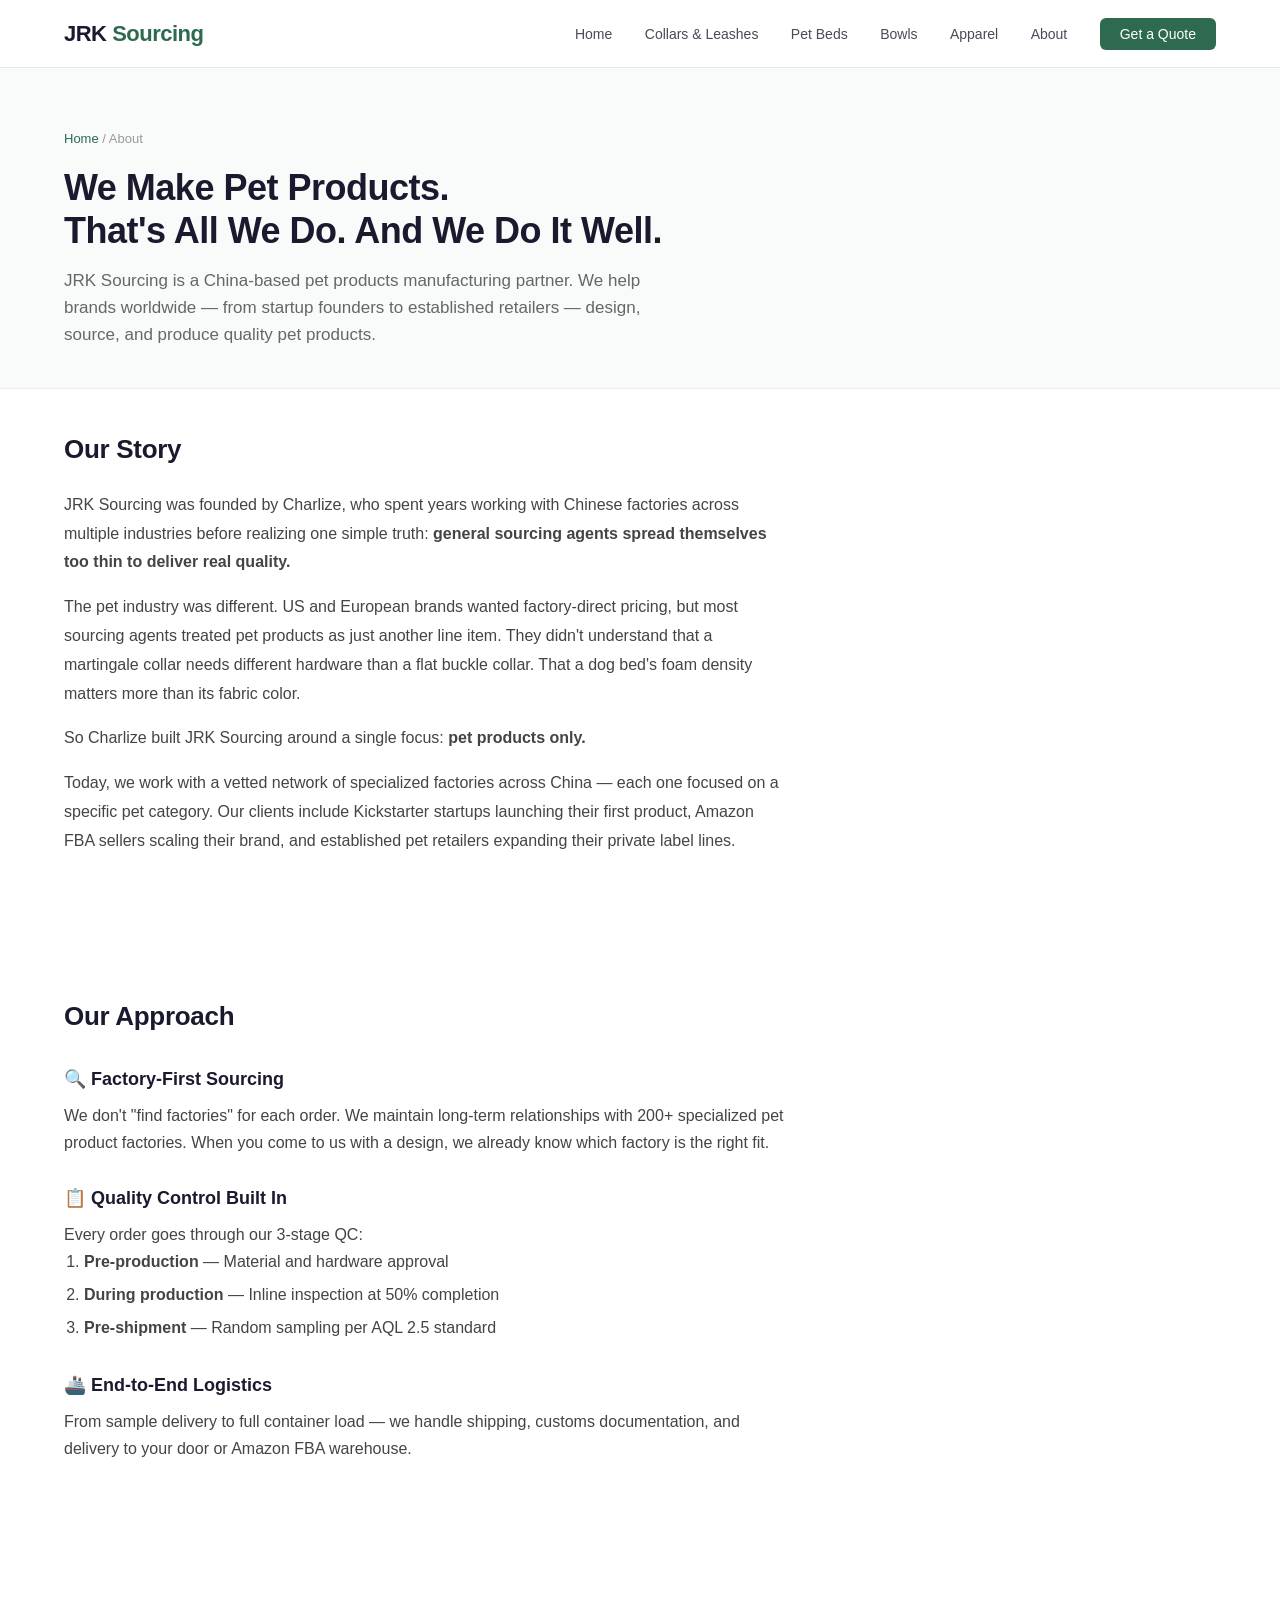
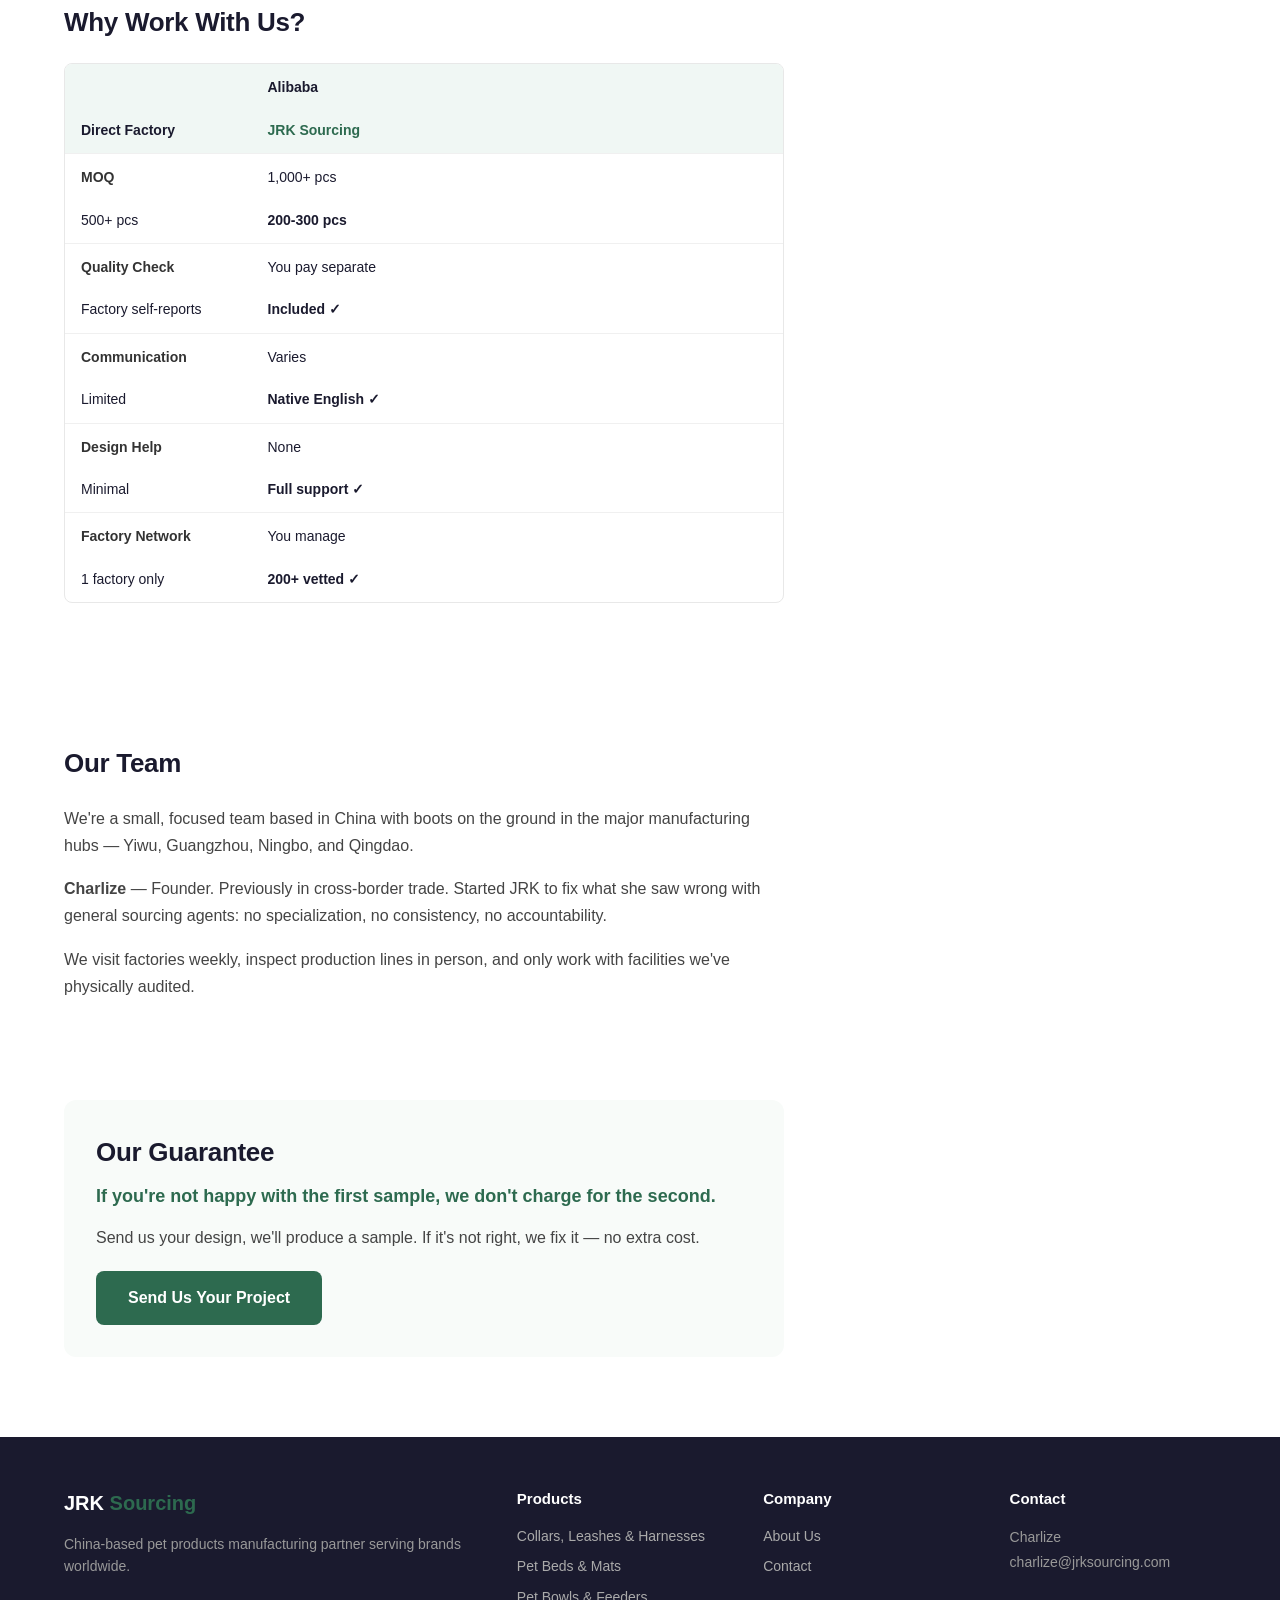
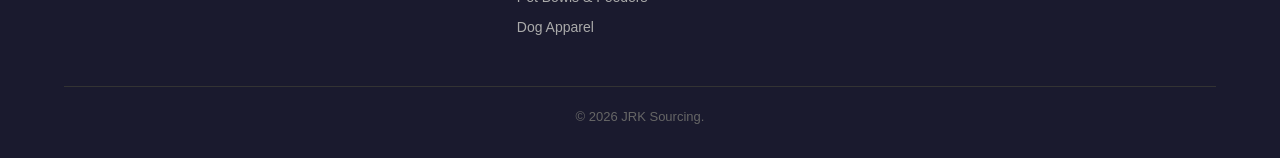
==== about/index.html @ 1a0a6eec "Initial commit - JRK Sourcing website" ====
<!DOCTYPE html>
<html lang="en">
<head>
    <meta charset="UTF-8">
    <meta name="viewport" content="width=device-width, initial-scale=1.0">
    <title>About — JRK Sourcing</title>
    <meta name="description" content="JRK Sourcing is a China-based pet products manufacturing partner. Founded by Charlize. We help brands worldwide make quality pet products.">
    <link rel="stylesheet" href="/style.css">
</head>
<body>
<nav><div class="container">
    <a href="/" class="logo">JRK <span>Sourcing</span></a>
    <div class="nav-links">
        <a href="/">Home</a>
        <a href="/products/harnesses-leashes-collars">Collars &amp; Leashes</a>
        <a href="/products/pet-beds">Pet Beds</a>
        <a href="/products/pet-bowls-feeders">Bowls</a>
        <a href="/products/dog-apparel">Apparel</a>
        <a href="/about">About</a>
        <a href="/contact" class="nav-cta">Get a Quote</a>
    </div>
</div></nav>

<section class="page-hero">
    <div class="container">
        <p class="breadcrumb"><a href="/">Home</a> / About</p>
        <h1>We Make Pet Products.<br>That's All We Do. And We Do It Well.</h1>
        <p class="page-hero-sub">JRK Sourcing is a China-based pet products manufacturing partner. We help brands worldwide — from startup founders to established retailers — design, source, and produce quality pet products.</p>
    </div>
</section>

<div class="container" style="padding:0 24px 80px;">

    <section style="max-width:720px;">
        <h2>Our Story</h2>
        <p style="line-height:1.8;color:#444;">JRK Sourcing was founded by Charlize, who spent years working with Chinese factories across multiple industries before realizing one simple truth: <strong>general sourcing agents spread themselves too thin to deliver real quality.</strong></p>
        <p style="line-height:1.8;color:#444;margin-top:16px;">The pet industry was different. US and European brands wanted factory-direct pricing, but most sourcing agents treated pet products as just another line item. They didn't understand that a martingale collar needs different hardware than a flat buckle collar. That a dog bed's foam density matters more than its fabric color.</p>
        <p style="line-height:1.8;color:#444;margin-top:16px;">So Charlize built JRK Sourcing around a single focus: <strong>pet products only.</strong></p>
        <p style="line-height:1.8;color:#444;margin-top:16px;">Today, we work with a vetted network of specialized factories across China — each one focused on a specific pet category. Our clients include Kickstarter startups launching their first product, Amazon FBA sellers scaling their brand, and established pet retailers expanding their private label lines.</p>
    </section>

    <section style="margin-top:60px;max-width:720px;">
        <h2>Our Approach</h2>

        <h3 style="margin-top:28px;">🔍 Factory-First Sourcing</h3>
        <p style="color:#444;line-height:1.7;">We don't "find factories" for each order. We maintain long-term relationships with 200+ specialized pet product factories. When you come to us with a design, we already know which factory is the right fit.</p>

        <h3 style="margin-top:28px;">📋 Quality Control Built In</h3>
        <p style="color:#444;line-height:1.7;">Every order goes through our 3-stage QC:</p>
        <ol style="margin-left:20px;color:#444;line-height:1.8;">
            <li><strong>Pre-production</strong> — Material and hardware approval</li>
            <li><strong>During production</strong> — Inline inspection at 50% completion</li>
            <li><strong>Pre-shipment</strong> — Random sampling per AQL 2.5 standard</li>
        </ol>

        <h3 style="margin-top:28px;">🚢 End-to-End Logistics</h3>
        <p style="color:#444;line-height:1.7;">From sample delivery to full container load — we handle shipping, customs documentation, and delivery to your door or Amazon FBA warehouse.</p>
    </section>

    <section style="margin-top:60px;max-width:720px;">
        <h2>Why Work With Us?</h2>
        <div class="spec-table" style="margin-top:20px;">
            <div class="spec-row" style="background:#f0f7f4;"><div class="spec-label" style="font-weight:600;">&nbsp;</div><div style="font-weight:600;">Alibaba</div><div style="font-weight:600;">Direct Factory</div><div style="font-weight:600;color:#2d6a4f;">JRK Sourcing</div></div>
            <div class="spec-row"><div class="spec-label">MOQ</div><div>1,000+ pcs</div><div>500+ pcs</div><div><strong>200-300 pcs</strong></div></div>
            <div class="spec-row"><div class="spec-label">Quality Check</div><div>You pay separate</div><div>Factory self-reports</div><div><strong>Included ✓</strong></div></div>
            <div class="spec-row"><div class="spec-label">Communication</div><div>Varies</div><div>Limited</div><div><strong>Native English ✓</strong></div></div>
            <div class="spec-row"><div class="spec-label">Design Help</div><div>None</div><div>Minimal</div><div><strong>Full support ✓</strong></div></div>
            <div class="spec-row"><div class="spec-label">Factory Network</div><div>You manage</div><div>1 factory only</div><div><strong>200+ vetted ✓</strong></div></div>
        </div>
    </section>

    <section style="margin-top:60px;max-width:720px;">
        <h2>Our Team</h2>
        <p style="color:#444;line-height:1.7;">We're a small, focused team based in China with boots on the ground in the major manufacturing hubs — Yiwu, Guangzhou, Ningbo, and Qingdao.</p>
        <p style="color:#444;line-height:1.7;margin-top:16px;"><strong>Charlize</strong> — Founder. Previously in cross-border trade. Started JRK to fix what she saw wrong with general sourcing agents: no specialization, no consistency, no accountability.</p>
        <p style="color:#444;line-height:1.7;margin-top:16px;">We visit factories weekly, inspect production lines in person, and only work with facilities we've physically audited.</p>
    </section>

    <section style="margin-top:60px;background:#f8fbf9;border-radius:12px;padding:32px;max-width:720px;">
        <h2 style="margin-bottom:8px;">Our Guarantee</h2>
        <p style="font-size:18px;font-weight:600;color:#2d6a4f;">If you're not happy with the first sample, we don't charge for the second.</p>
        <p style="color:#444;margin-top:12px;">Send us your design, we'll produce a sample. If it's not right, we fix it — no extra cost.</p>
        <a href="/contact" class="btn-primary" style="margin-top:20px;display:inline-block;">Send Us Your Project</a>
    </section>
</div>

<footer style="margin-top:0;"><div class="container">
    <div class="footer-grid">
        <div class="footer-brand"><h4 style="font-size:20px;font-weight:700;color:#fff;">JRK <span style="color:#2d6a4f;">Sourcing</span></h4><p>China-based pet products manufacturing partner serving brands worldwide.</p></div>
        <div><h4>Products</h4><a href="/products/harnesses-leashes-collars">Collars, Leashes &amp; Harnesses</a><a href="/products/pet-beds">Pet Beds &amp; Mats</a><a href="/products/pet-bowls-feeders">Pet Bowls &amp; Feeders</a><a href="/products/dog-apparel">Dog Apparel</a></div>
        <div><h4>Company</h4><a href="/about">About Us</a><a href="/contact">Contact</a></div>
        <div><h4>Contact</h4><p style="color:#999;line-height:1.8;">Charlize<br>charlize@jrksourcing.com</p></div>
    </div>
    <div class="footer-bottom">© 2026 JRK Sourcing.</div>
</div></footer>
</body>
</html>
---- style.css ----
/* ===== RESET & BASE ===== */
*, *::before, *::after { box-sizing: border-box; margin: 0; padding: 0; }
html { scroll-behavior: smooth; }
body {
    font-family: -apple-system, BlinkMacSystemFont, 'Segoe UI', Roboto, Oxygen, Ubuntu, sans-serif;
    color: #1a1a2e; background: #fff; line-height: 1.6;
}
a { color: #2d6a4f; text-decoration: none; }
a:hover { color: #1b4332; }
img { max-width: 100%; height: auto; }
.container { max-width: 1200px; margin: 0 auto; padding: 0 24px; }

/* ===== NAV ===== */
nav {
    position: sticky; top: 0; z-index: 100;
    background: #fff; border-bottom: 1px solid #e8e8e8;
    padding: 16px 0;
}
nav .container { display: flex; justify-content: space-between; align-items: center; }
.logo { font-size: 22px; font-weight: 700; color: #1a1a2e; letter-spacing: -0.5px; }
.logo span { color: #2d6a4f; }
.nav-links a {
    margin-left: 28px; font-size: 14px; font-weight: 500;
    color: #4a4a5a; transition: color 0.2s;
}
.nav-links a:hover { color: #2d6a4f; }
.nav-cta {
    background: #2d6a4f; color: #fff !important;
    padding: 8px 20px; border-radius: 6px; font-weight: 600;
}
.nav-cta:hover { background: #1b4332; }

/* ===== PAGE HERO (inner pages) ===== */
.page-hero {
    padding: 60px 0 40px;
    background: #f8fbf9;
    border-bottom: 1px solid #e8f0ec;
}
.page-hero h1 {
    font-size: 36px; font-weight: 800; letter-spacing: -0.5px;
    margin-bottom: 14px; line-height: 1.2;
}
.page-hero-sub {
    font-size: 17px; color: #666; max-width: 600px; line-height: 1.6;
}
.breadcrumb { font-size: 13px; color: #999; margin-bottom: 16px; }
.breadcrumb a { color: #2d6a4f; }

/* ===== SECTION ===== */
section { padding: 40px 0; }
section h2 {
    font-size: 26px; font-weight: 700; margin-bottom: 20px; letter-spacing: -0.3px;
}
section h3 {
    font-size: 18px; font-weight: 600; margin-bottom: 8px; color: #1a1a2e;
}
section ul { list-style: disc; margin-left: 20px; color: #444; line-height: 1.8; }
section li { margin-bottom: 4px; }
section p { color: #444; line-height: 1.7; }

/* ===== PRODUCT SECTIONS ===== */
.product-section {
    margin-top: 28px; padding-bottom: 16px;
    border-bottom: 1px solid #eee;
}

/* ===== SPEC TABLE ===== */
.spec-table {
    border: 1px solid #e8e8e8; border-radius: 8px; overflow: hidden;
    font-size: 14px;
}
.spec-row {
    display: grid; grid-template-columns: 1fr 3fr; gap: 20px;
    padding: 12px 16px; border-bottom: 1px solid #f0f0f0;
    align-items: start;
}
.spec-row:last-child { border-bottom: none; }
.spec-label { font-weight: 600; color: #333; }

/* ===== BTNS ===== */
.btn-primary {
    display: inline-block; background: #2d6a4f; color: #fff;
    padding: 14px 32px; border-radius: 8px; font-weight: 600; font-size: 16px;
    transition: all 0.2s;
}
.btn-primary:hover { background: #1b4332; color: #fff; transform: translateY(-1px); }

/* ===== FOOTER ===== */
footer {
    background: #1a1a2e; color: #ccc; padding: 50px 0 30px;
    font-size: 14px;
}
.footer-grid { display: grid; grid-template-columns: 2fr 1fr 1fr 1fr; gap: 40px; }
footer h4 { color: #fff; font-size: 15px; margin-bottom: 14px; }
footer a { color: #aaa; display: block; margin-bottom: 8px; }
footer a:hover { color: #fff; }
.footer-brand p { margin-bottom: 14px; line-height: 1.6; color: #999; }
.footer-bottom { border-top: 1px solid #333; margin-top: 40px; padding-top: 20px; text-align: center; font-size: 13px; color: #666; }

/* ===== RESPONSIVE ===== */
@media (max-width: 900px) {
    .nav-links a:not(.nav-cta) { display: none; }
    .footer-grid { grid-template-columns: 1fr 1fr; }
    .page-hero h1 { font-size: 28px; }
}
@media (max-width: 600px) {
    .spec-row { grid-template-columns: 1fr; gap: 4px; }
    .footer-grid { grid-template-columns: 1fr; }
}
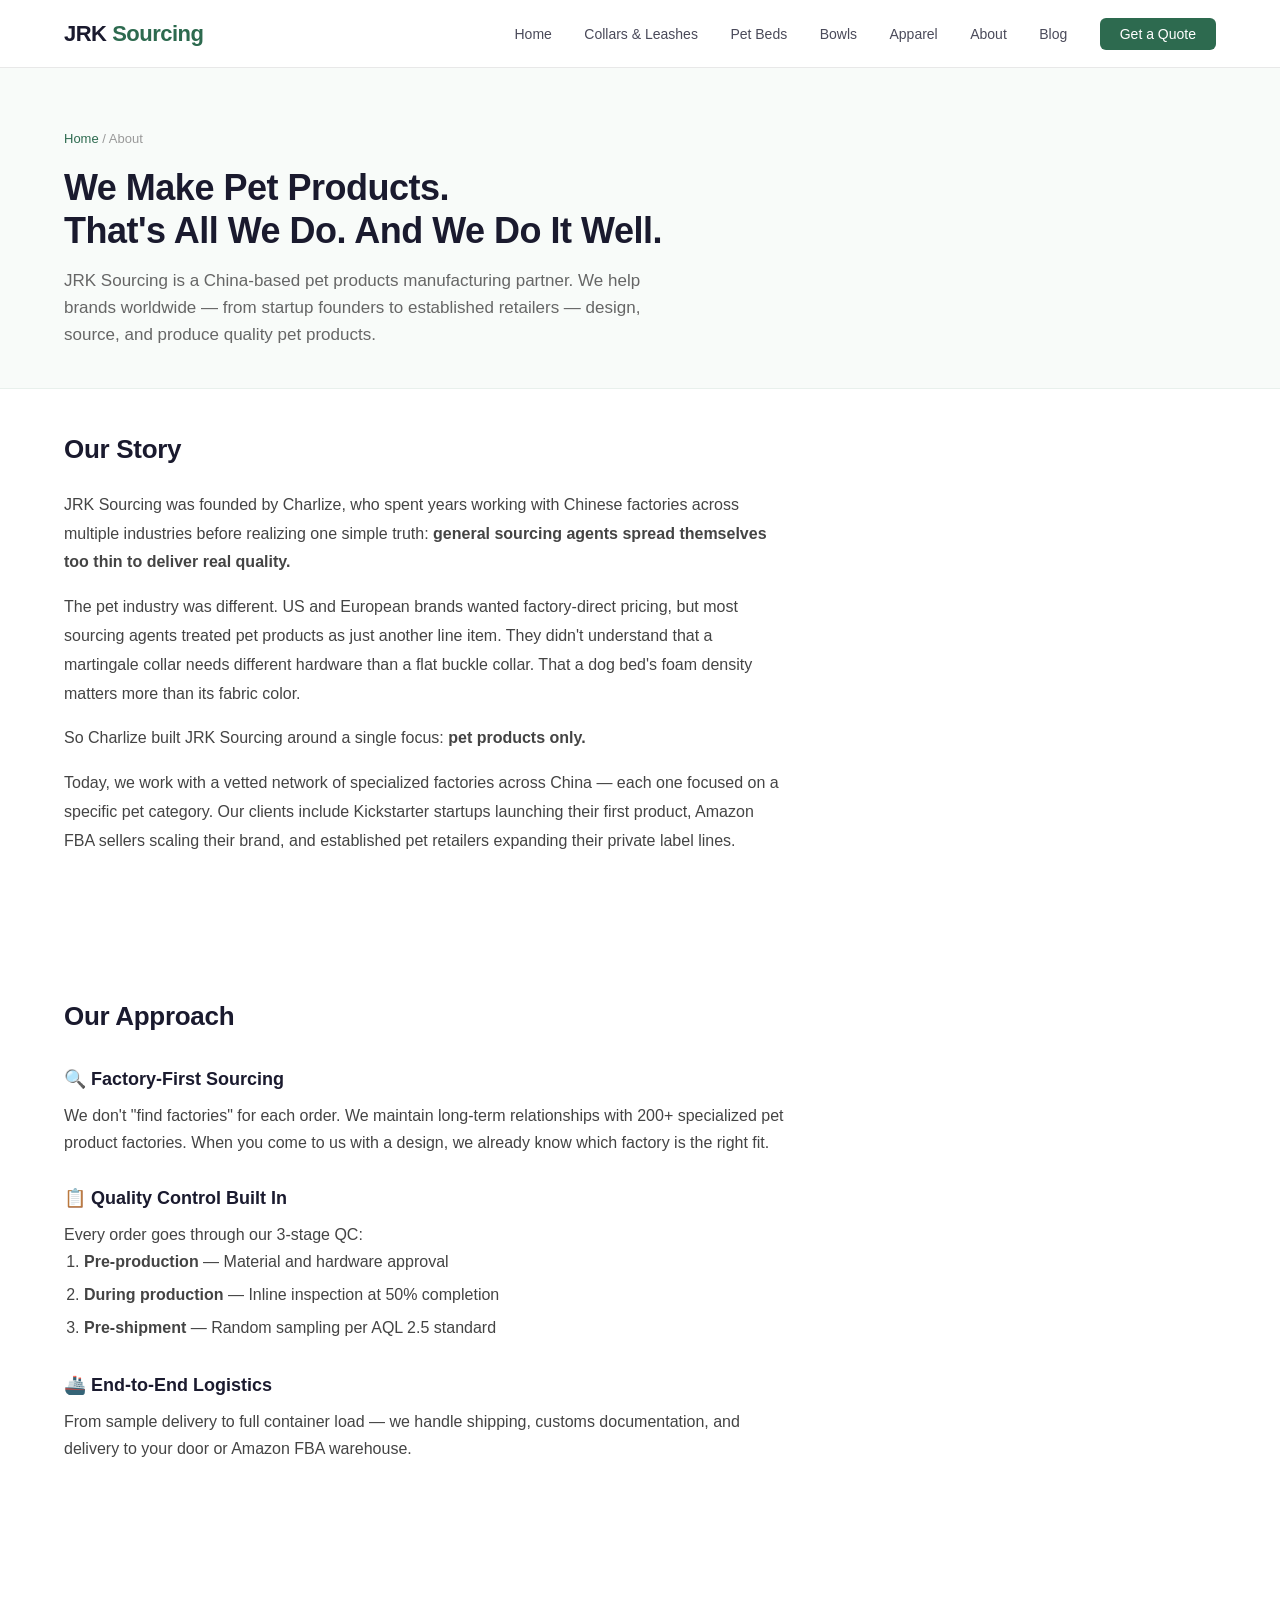
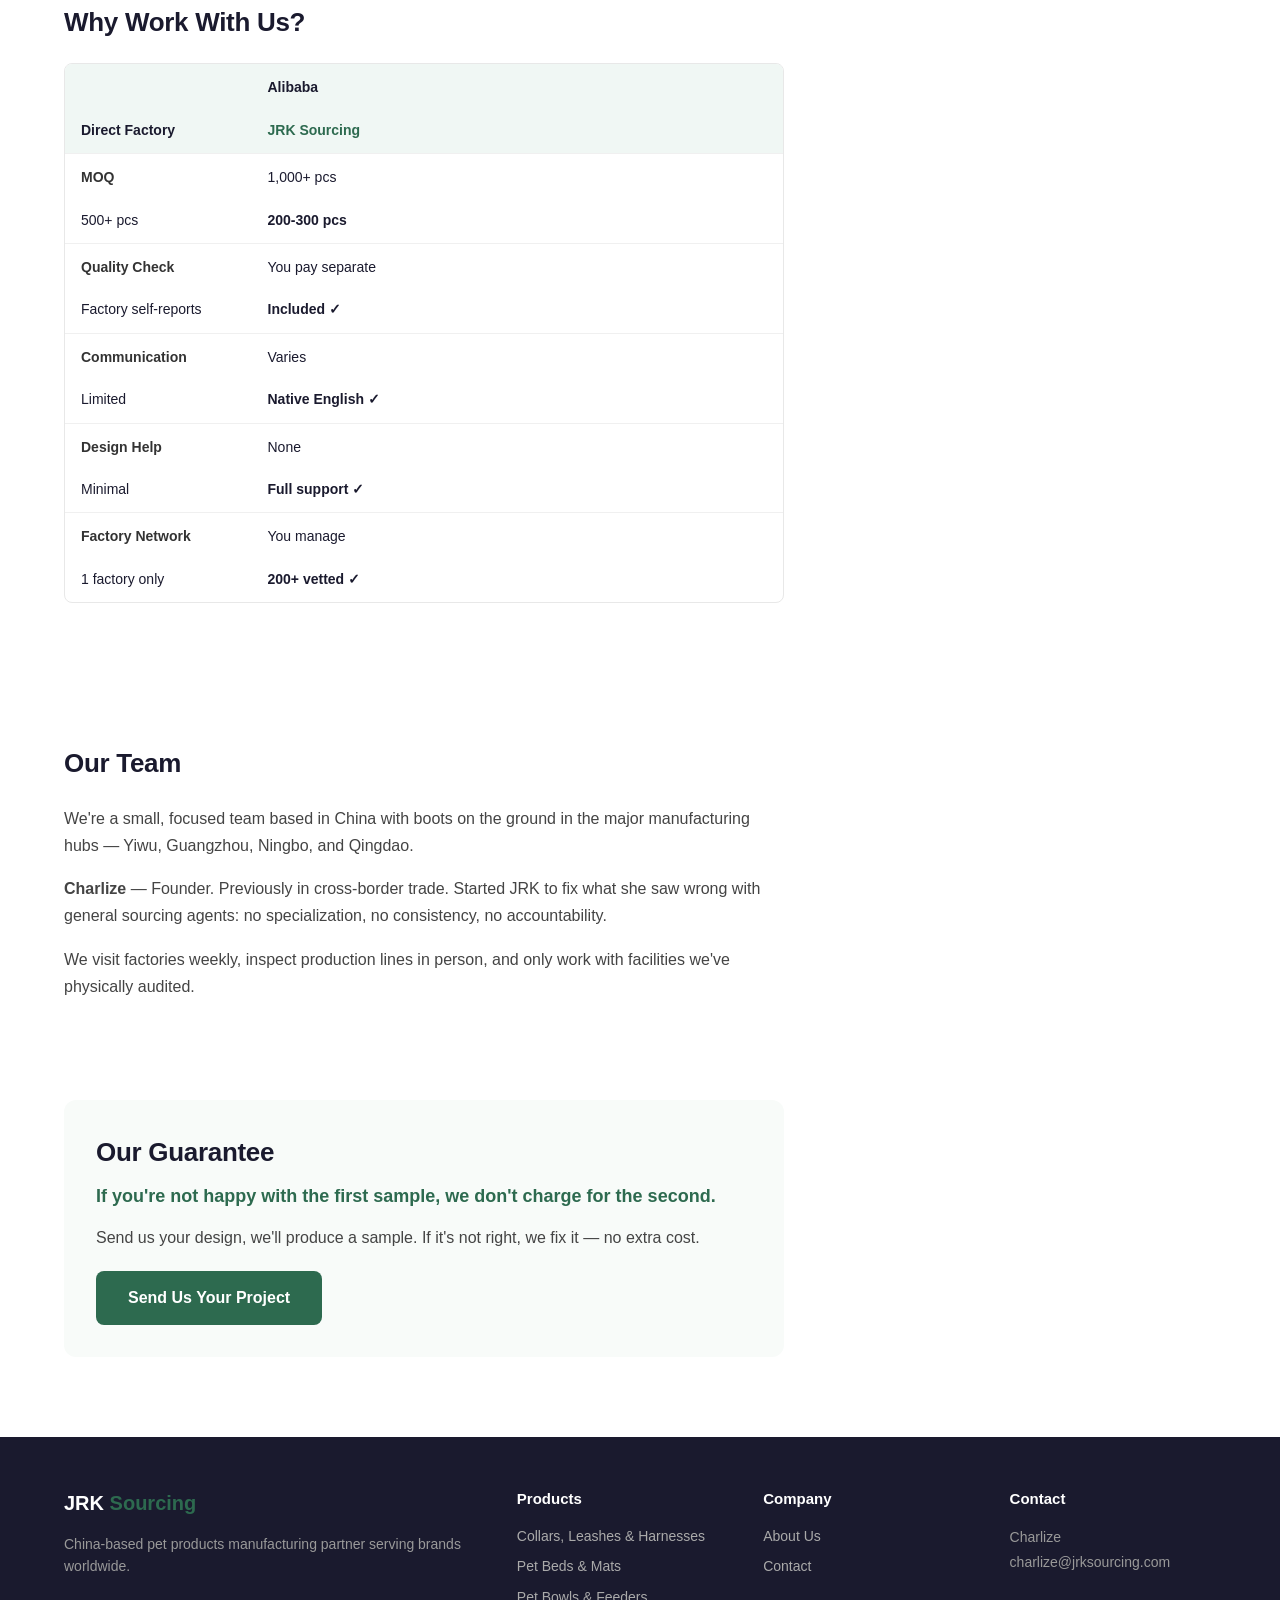
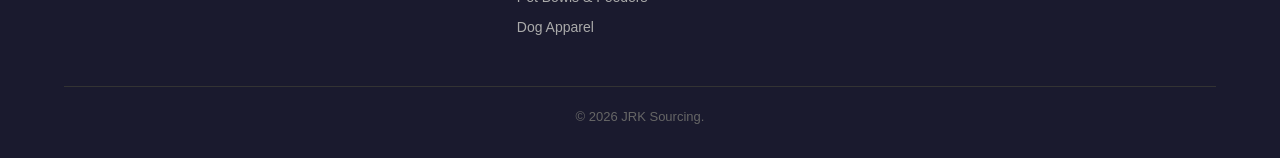
==== commit e8e23481: "Add blog section: first article 'How to Source Pet Products from China' + Blog navigation on all pag" ====
--- a/about/index.html
+++ b/about/index.html
@@ -17,6 +17,7 @@
         <a href="/products/pet-bowls-feeders">Bowls</a>
         <a href="/products/dog-apparel">Apparel</a>
         <a href="/about">About</a>
+        <a href="/blog/">Blog</a>
         <a href="/contact" class="nav-cta">Get a Quote</a>
     </div>
 </div></nav>
--- a/style.css
+++ b/style.css
@@ -97,6 +97,55 @@
 .footer-brand p { margin-bottom: 14px; line-height: 1.6; color: #999; }
 .footer-bottom { border-top: 1px solid #333; margin-top: 40px; padding-top: 20px; text-align: center; font-size: 13px; color: #666; }
 
+/* ===== PRODUCT CARDS ===== */
+.product-grid {
+    display: grid; grid-template-columns: repeat(auto-fit, minmax(280px, 1fr)); gap: 32px;
+    margin: 0 auto;
+}
+.product-card {
+    border: 1px solid #e8e8e8; border-radius: 12px; overflow: hidden;
+    transition: all 0.3s; background: #fff;
+}
+.product-card:hover { box-shadow: 0 8px 30px rgba(0,0,0,0.1); transform: translateY(-4px); }
+.product-card-img {
+    position: relative; height: 220px; display: flex; align-items: center; justify-content: center;
+    overflow: hidden;
+}
+.product-card-img svg { width: 70%; height: 70%; }
+.product-card-badge {
+    position: absolute; top: 12px; left: 12px;
+    background: #2d6a4f; color: #fff; font-size: 11px; font-weight: 700;
+    padding: 4px 10px; border-radius: 4px; text-transform: uppercase; letter-spacing: 0.5px;
+}
+.product-card-body { padding: 20px; }
+.product-card-body h3 { font-size: 17px; font-weight: 700; margin-bottom: 8px; }
+.product-card-body p { font-size: 14px; color: #555; line-height: 1.6; }
+
+/* ===== HOME PRODUCT SHOWCASE ===== */
+.home-products {
+    padding: 80px 0; background: #f8fbf9;
+}
+.home-products h2 { text-align: center; font-size: 30px; margin-bottom: 12px; }
+.home-products .subtitle { text-align: center; color: #666; font-size: 16px; margin-bottom: 48px; }
+.home-product-grid {
+    display: grid; grid-template-columns: repeat(auto-fit, minmax(250px, 1fr)); gap: 24px;
+}
+.home-product-card {
+    background: #fff; border-radius: 12px; padding: 32px 24px; text-align: center;
+    border: 1px solid #e8e8e8; transition: all 0.3s; cursor: pointer;
+}
+.home-product-card:hover { box-shadow: 0 6px 20px rgba(0,0,0,0.08); transform: translateY(-2px); }
+.home-product-card .icon-wrap {
+    width: 80px; height: 80px; margin: 0 auto 16px;
+    border-radius: 50%; display: flex; align-items: center; justify-content: center;
+}
+.home-product-card h3 { font-size: 16px; font-weight: 700; margin-bottom: 4px; }
+.home-product-card p { font-size: 13px; color: #666; margin-bottom: 12px; }
+.home-product-card .tag {
+    display: inline-block; font-size: 11px; font-weight: 600; padding: 3px 8px;
+    border-radius: 4px; color: #fff;
+}
+
 /* ===== RESPONSIVE ===== */
 @media (max-width: 900px) {
     .nav-links a:not(.nav-cta) { display: none; }
